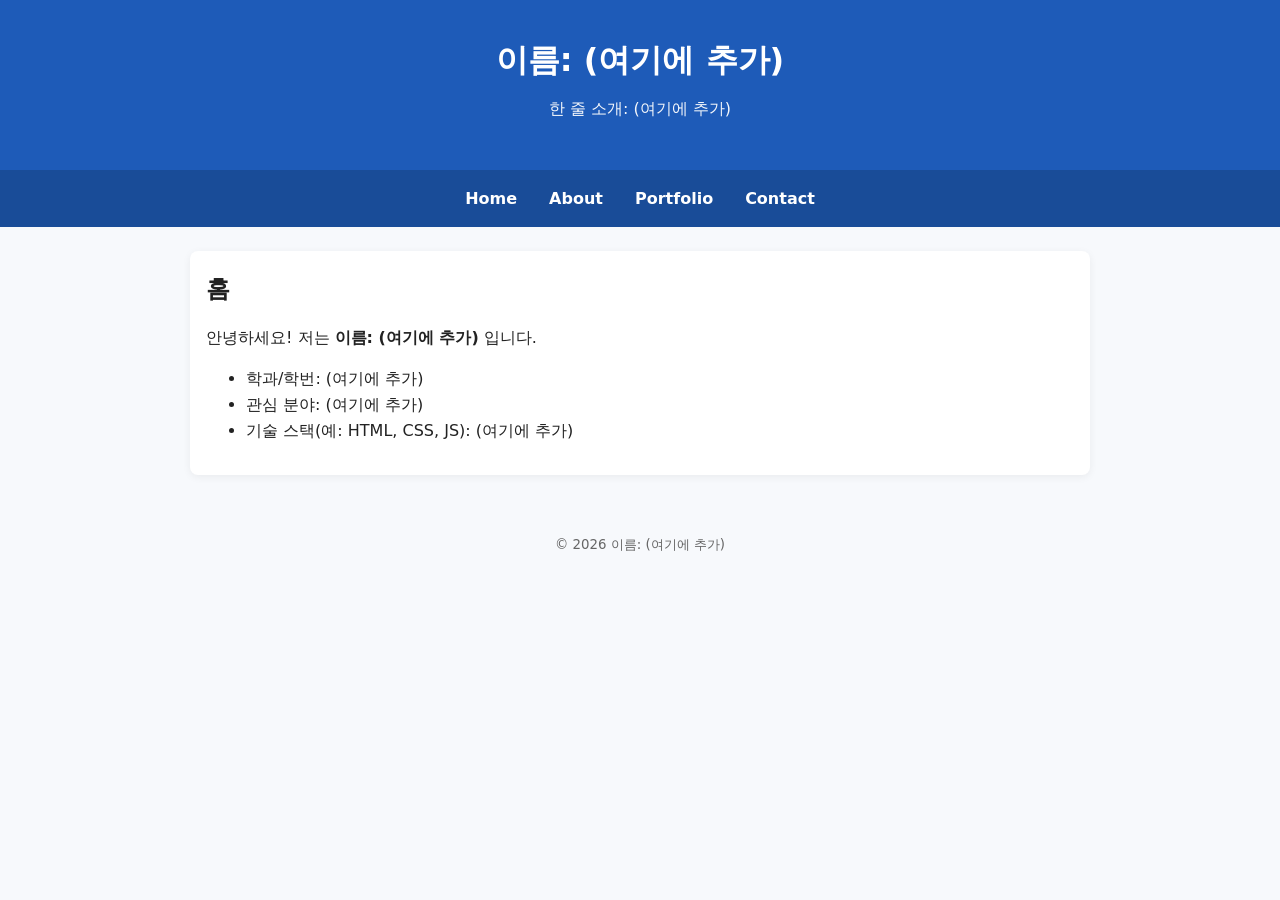
==== index.html @ 8fa02a24 "템플릿 파일 업로드" ====
<!DOCTYPE html>
<html lang="ko">
<head>
  <meta charset="UTF-8" />
  <meta name="viewport" content="width=device-width, initial-scale=1.0"/>
  <title>인터넷활용 실습 템플릿</title>
  <link rel="stylesheet" href="style.css">
</head>
<body>
<header>
  <h1>이름: (여기에 추가)</h1>
  <p class="subtitle">한 줄 소개: (여기에 추가)</p>
</header>
<nav>
  <a href="index.html">Home</a>
  <a href="about.html">About</a>
  <a href="portfolio.html">Portfolio</a>
  <a href="contact.html">Contact</a>
</nav>
<main class="container">
<section>
  <h2>홈</h2>
  <p>안녕하세요! 저는 <strong>이름: (여기에 추가)</strong> 입니다.</p>
  <ul>
    <li>학과/학번: (여기에 추가)</li>
    <li>관심 분야: (여기에 추가)</li>
    <li>기술 스택(예: HTML, CSS, JS): (여기에 추가)</li>
  </ul>
</section>
</main>
<footer>
  <small>&copy; <span id="year"></span> 이름: (여기에 추가)</small>
</footer>
<script src="script.js"></script>
</body>
</html>
---- style.css ----
/* =============================================================
   색상 테마는 "여기"에서 바꿉니다. (파랑 계열 기본)
   원하는 색상 코드로 아래 4가지만 바꿔보세요.
   ------------------------------------------------------------- */
:root {
  --primary: #1e5bb8;      /* 메인 포인트 색상 */
  --primary-dark: #194c98; /* 호버/진한 포인트 */
  --bg: #f7f9fc;           /* 전체 배경 색 */
  --text: #222222;         /* 본문 글자 색 */
}
/* ============================================================= */

* { box-sizing: border-box; }
body {
  margin: 0;
  font-family: system-ui, -apple-system, "Segoe UI", Roboto, "Noto Sans KR", Arial, sans-serif;
  background: var(--bg);
  color: var(--text);
  line-height: 1.6;
}

header {
  padding: 2rem 1rem;
  text-align: center;
  background: var(--primary);
  color: #ffffff;
}
header .subtitle { margin-top: .25rem; opacity: .95; }

nav {
  background: var(--primary-dark);
  display: flex;
  gap: 1rem;
  padding: .75rem 1rem;
  justify-content: center;
  flex-wrap: wrap;
}
nav a {
  color: #ffffff;
  text-decoration: none;
  font-weight: 600;
  padding: .25rem .5rem;
}
nav a:hover { text-decoration: underline; }

.container {
  max-width: 900px;
  margin: 1.5rem auto;
  padding: 1rem;
  background: #ffffff;
  border-radius: 8px;
  box-shadow: 0 2px 8px rgba(0,0,0,.06);
}

section { margin-bottom: 1rem; }
h1, h2, h3 { margin: .2rem 0 .6rem; }

.contact-form {
  display: grid;
  grid-template-columns: 1fr;
  gap: .5rem;
  margin-top: 1rem;
}
input, textarea {
  width: 100%;
  padding: .6rem;
  border: 1px solid #ddd;
  border-radius: 6px;
  font: inherit;
}
button {
  padding: .6rem .8rem;
  border: none;
  border-radius: 6px;
  background: var(--primary);
  color: #fff;
  cursor: pointer;
  font-weight: 600;
}
button:hover { background: var(--primary-dark); }

footer {
  text-align: center;
  padding: 2rem 1rem;
  color: #666;
}

@media (max-width: 600px) {
  header h1 { font-size: 1.25rem; }
  .container { margin: 1rem; padding: .75rem; }
}
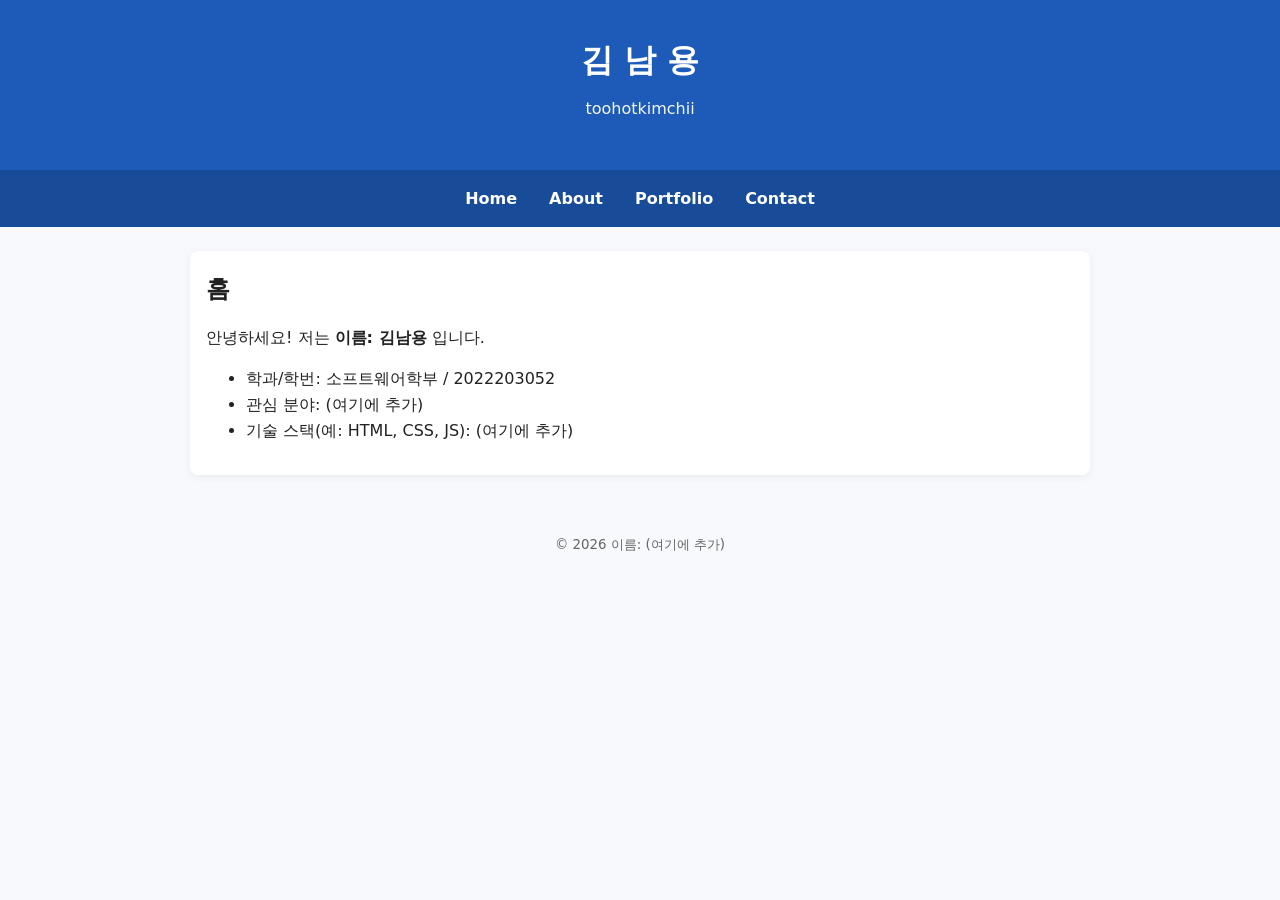
==== commit 87973ed4: "이름, 한 줄 소개, 학과, 학번 추가" ====
--- a/index.html
+++ b/index.html
@@ -8,8 +8,8 @@
 </head>
 <body>
 <header>
-  <h1>이름: (여기에 추가)</h1>
-  <p class="subtitle">한 줄 소개: (여기에 추가)</p>
+  <h1>김 남 용</h1>
+  <p class="subtitle">toohotkimchii</p>
 </header>
 <nav>
   <a href="index.html">Home</a>
@@ -20,9 +20,9 @@
 <main class="container">
 <section>
   <h2>홈</h2>
-  <p>안녕하세요! 저는 <strong>이름: (여기에 추가)</strong> 입니다.</p>
+  <p>안녕하세요! 저는 <strong>이름: 김남용</strong> 입니다.</p>
   <ul>
-    <li>학과/학번: (여기에 추가)</li>
+    <li>학과/학번: 소프트웨어학부 / 2022203052</li>
     <li>관심 분야: (여기에 추가)</li>
     <li>기술 스택(예: HTML, CSS, JS): (여기에 추가)</li>
   </ul>
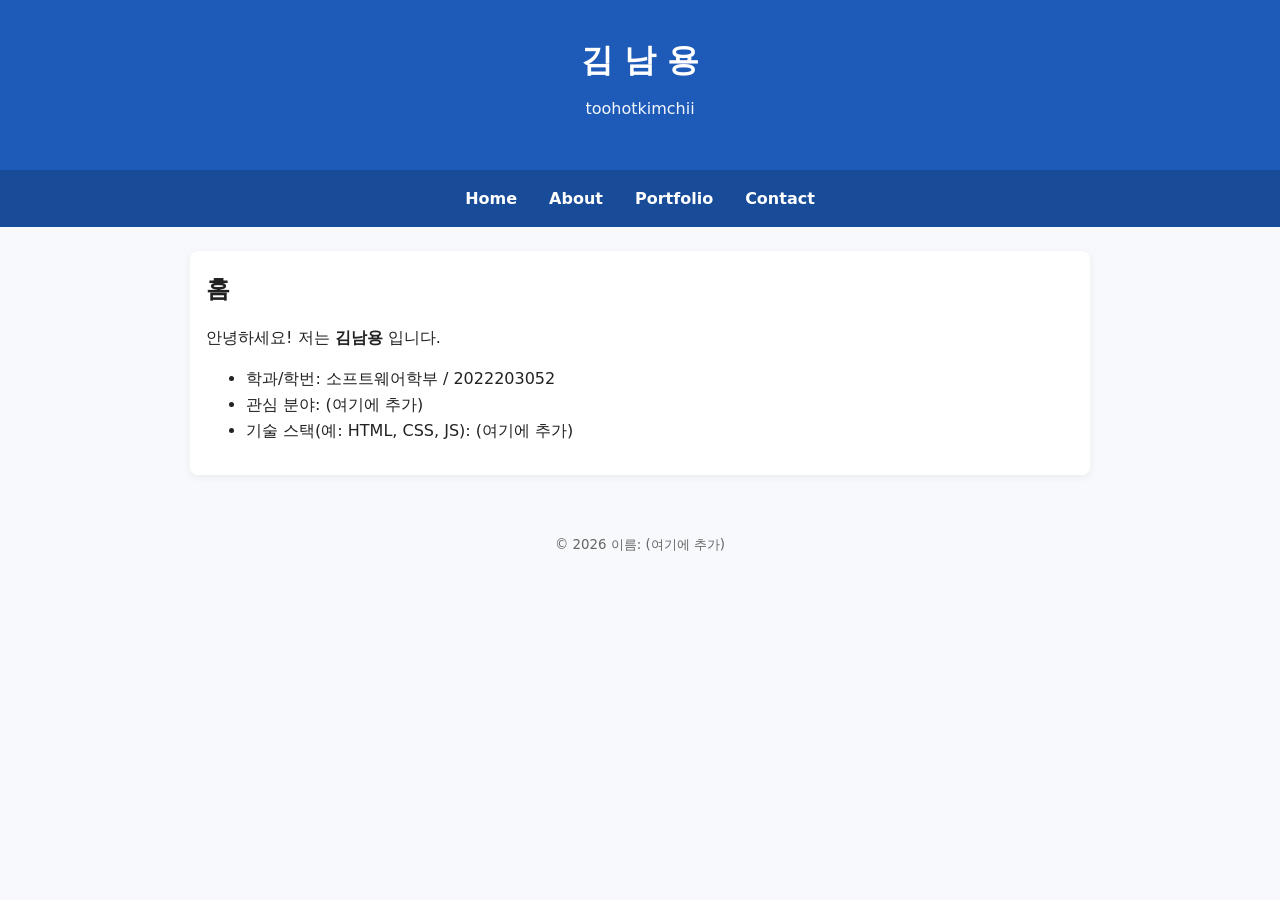
==== commit 42cd3ad0: "학력, 학과, 학번 추가" ====
--- a/index.html
+++ b/index.html
@@ -20,7 +20,7 @@
 <main class="container">
 <section>
   <h2>홈</h2>
-  <p>안녕하세요! 저는 <strong>이름: 김남용</strong> 입니다.</p>
+  <p>안녕하세요! 저는 <strong>김남용</strong> 입니다.</p>
   <ul>
     <li>학과/학번: 소프트웨어학부 / 2022203052</li>
     <li>관심 분야: (여기에 추가)</li>
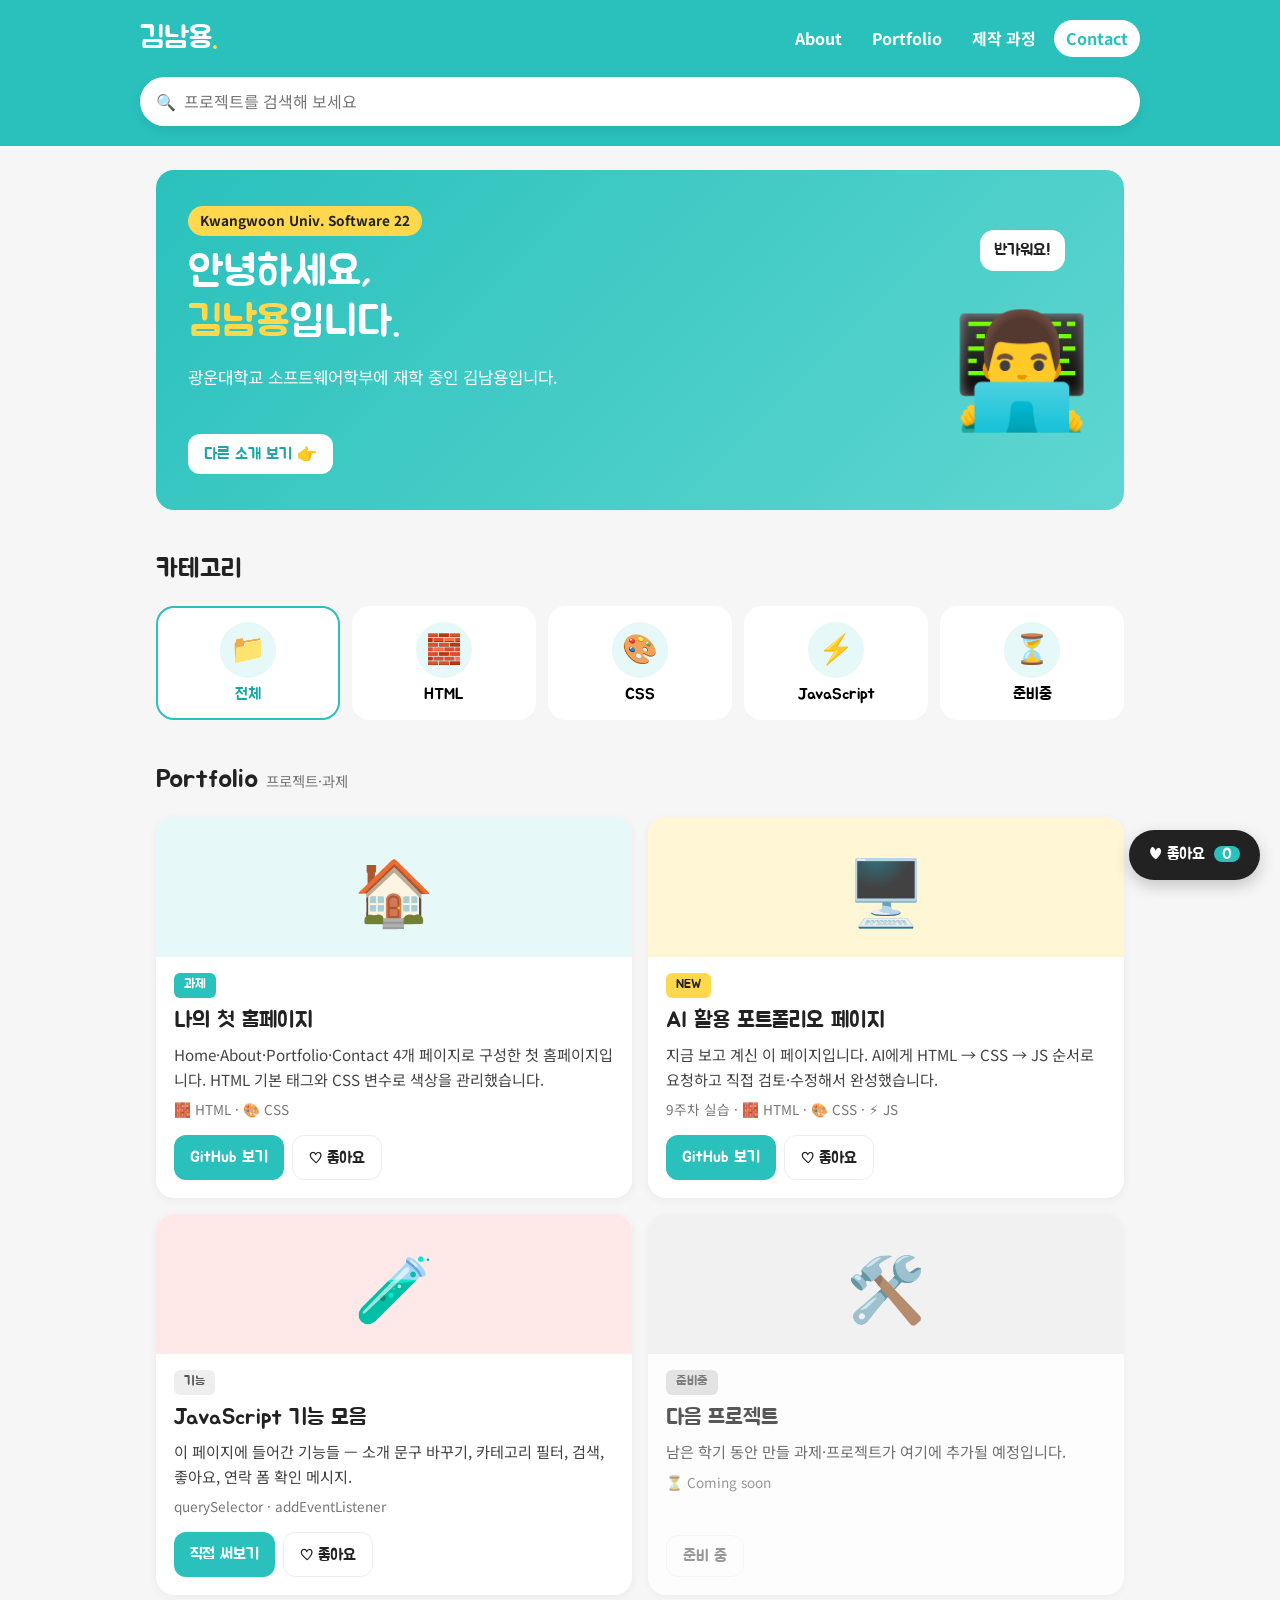
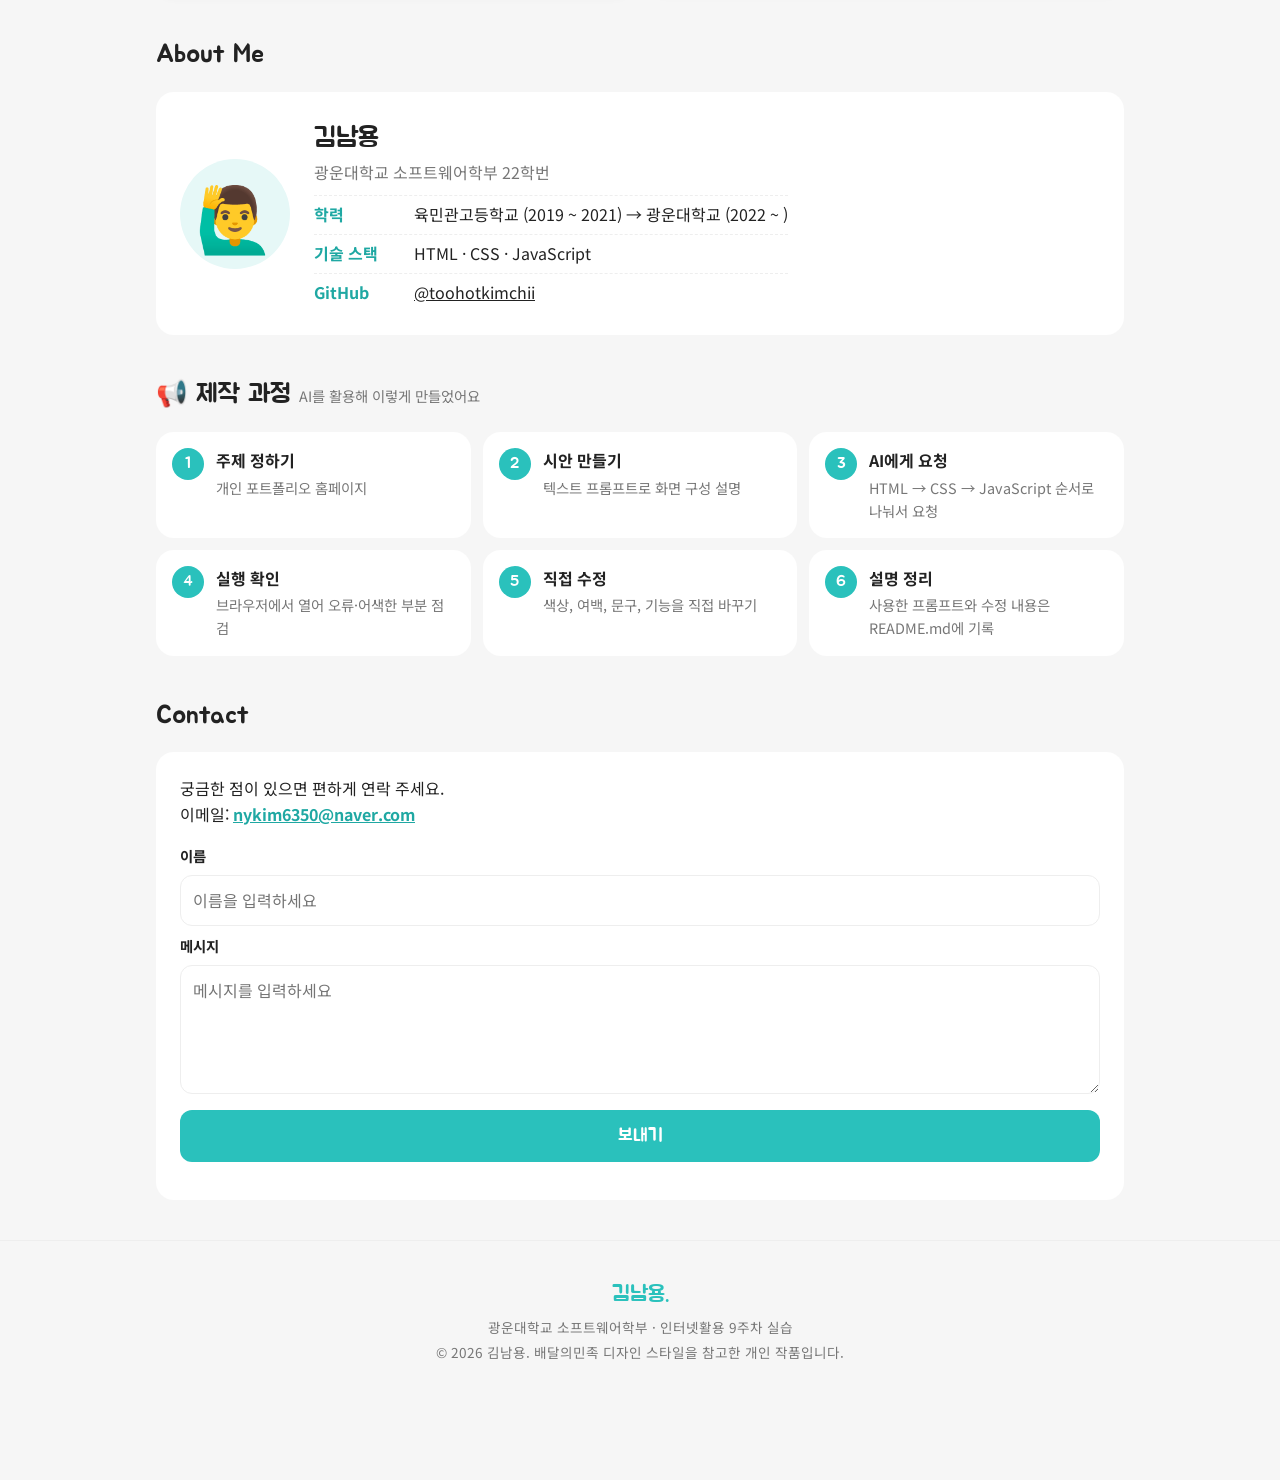
==== commit bb2c019b: "Add files via upload" ====
--- a/index.html
+++ b/index.html
@@ -2,35 +2,246 @@
 <html lang="ko">
 <head>
   <meta charset="UTF-8" />
-  <meta name="viewport" content="width=device-width, initial-scale=1.0"/>
-  <title>인터넷활용 실습 템플릿</title>
-  <link rel="stylesheet" href="style.css">
+  <meta name="viewport" content="width=device-width, initial-scale=1.0" />
+  <title>김남용 | 포트폴리오</title>
+
+  <!-- 글꼴: 둥글고 귀여운 제목용(Jua) + 읽기 편한 본문용(Noto Sans KR) -->
+  <link rel="preconnect" href="https://fonts.googleapis.com">
+  <link rel="preconnect" href="https://fonts.gstatic.com" crossorigin>
+  <link href="https://fonts.googleapis.com/css2?family=Jua&family=Noto+Sans+KR:wght@400;500;700&display=swap" rel="stylesheet">
+
+  <!-- 디자인(CSS)은 style.css 파일에 따로 작성했습니다. -->
+  <link rel="stylesheet" href="style.css" />
 </head>
 <body>
-<header>
-  <h1>김 남 용</h1>
-  <p class="subtitle">toohotkimchii</p>
-</header>
-<nav>
-  <a href="index.html">Home</a>
-  <a href="about.html">About</a>
-  <a href="portfolio.html">Portfolio</a>
-  <a href="contact.html">Contact</a>
-</nav>
-<main class="container">
-<section>
-  <h2>홈</h2>
-  <p>안녕하세요! 저는 <strong>김남용</strong> 입니다.</p>
-  <ul>
-    <li>학과/학번: 소프트웨어학부 / 2022203052</li>
-    <li>관심 분야: (여기에 추가)</li>
-    <li>기술 스택(예: HTML, CSS, JS): (여기에 추가)</li>
-  </ul>
-</section>
-</main>
-<footer>
-  <small>&copy; <span id="year"></span> 이름: (여기에 추가)</small>
-</footer>
-<script src="script.js"></script>
+
+  <!-- =====================================================
+       1. header : 사이트 맨 위 (로고 + 메뉴 + 검색창)
+       ===================================================== -->
+  <header class="site-header">
+    <div class="header-inner">
+      <a href="#home" class="logo">김남용<span class="logo-dot">.</span></a>
+
+      <!-- nav : 페이지 안의 각 영역(section)으로 이동하는 메뉴 -->
+      <nav class="main-nav">
+        <a href="#about">About</a>
+        <a href="#projects">Portfolio</a>
+        <a href="#process">제작 과정</a>
+        <a href="#contact" class="nav-order">Contact</a>
+      </nav>
+    </div>
+
+    <!-- 검색창 (입력하면 아래 프로젝트 카드가 걸러집니다) -->
+    <div class="search-wrap">
+      <span class="search-icon" aria-hidden="true">🔍</span>
+      <input type="text" id="searchInput" placeholder="프로젝트를 검색해 보세요" />
+    </div>
+  </header>
+
+  <!-- =====================================================
+       2. main : 본문 내용
+       ===================================================== -->
+  <main>
+
+    <!-- 2-1. 메인 배너 + 자기소개 문구 바꾸기 버튼 -->
+    <section id="home" class="hero">
+      <div class="hero-text">
+        <p class="hero-badge">Kwangwoon Univ. Software 22</p>
+        <h1>안녕하세요,<br /><em>김남용</em>입니다.</h1>
+
+        <!-- 버튼을 누르면 이 문장이 바뀝니다 (script.js 참고) -->
+        <p id="introText" class="intro-text">
+          광운대학교 소프트웨어학부에 재학 중인 김남용입니다.
+        </p>
+        <button type="button" id="introBtn" class="btn btn-white">
+          다른 소개 보기 👉
+        </button>
+      </div>
+
+      <!-- 오른쪽 그림: 이미지 파일 대신 CSS와 이모지로 표현 -->
+      <div class="hero-art" aria-hidden="true">
+        <div class="bubble">반가워요!</div>
+        <div class="scooter">👨‍💻</div>
+      </div>
+    </section>
+
+    <!-- 2-2. 카테고리 아이콘 : 누르면 아래 프로젝트가 걸러집니다 -->
+    <section class="category">
+      <h2 class="section-title">카테고리</h2>
+      <div class="category-grid">
+        <!-- data-filter 값으로 아래 프로젝트 카드를 걸러냅니다 -->
+        <button type="button" class="cat-item active" data-filter="all">
+          <span class="cat-icon">📁</span>전체
+        </button>
+        <button type="button" class="cat-item" data-filter="html">
+          <span class="cat-icon">🧱</span>HTML
+        </button>
+        <button type="button" class="cat-item" data-filter="css">
+          <span class="cat-icon">🎨</span>CSS
+        </button>
+        <button type="button" class="cat-item" data-filter="js">
+          <span class="cat-icon">⚡</span>JavaScript
+        </button>
+        <button type="button" class="cat-item" data-filter="soon">
+          <span class="cat-icon">⏳</span>준비중
+        </button>
+      </div>
+    </section>
+
+    <!-- 2-3. 프로젝트 목록 (카드형 레이아웃) -->
+    <section id="projects" class="menu">
+      <h2 class="section-title">Portfolio <small>프로젝트·과제</small></h2>
+
+      <div class="card-list">
+
+        <!-- 카드 1 : 첫 번째 홈페이지 -->
+        <article class="card" data-category="html css">
+          <div class="card-thumb thumb-mint">🏠</div>
+          <div class="card-body">
+            <span class="tag tag-best">과제</span>
+            <h3>나의 첫 홈페이지</h3>
+            <p class="card-desc">
+              Home·About·Portfolio·Contact 4개 페이지로 구성한 첫 홈페이지입니다.
+              HTML 기본 태그와 CSS 변수로 색상을 관리했습니다.
+            </p>
+            <p class="card-meta">🧱 HTML · 🎨 CSS</p>
+            <div class="card-actions">
+              <a class="btn btn-mint" href="https://github.com/toohotkimchii/kimnamyong_myhomepage" target="_blank" rel="noopener">GitHub 보기</a>
+              <button type="button" class="btn btn-line like-btn">♡ 좋아요</button>
+            </div>
+          </div>
+        </article>
+
+        <!-- 카드 2 : 지금 보고 있는 이 페이지 -->
+        <article class="card" data-category="html css js">
+          <div class="card-thumb thumb-yellow">🖥️</div>
+          <div class="card-body">
+            <span class="tag tag-new">NEW</span>
+            <h3>AI 활용 포트폴리오 페이지</h3>
+            <p class="card-desc">
+              지금 보고 계신 이 페이지입니다. AI에게 HTML → CSS → JS 순서로 요청하고
+              직접 검토·수정해서 완성했습니다.
+            </p>
+            <p class="card-meta">9주차 실습 · 🧱 HTML · 🎨 CSS · ⚡ JS</p>
+            <div class="card-actions">
+              <a class="btn btn-mint" href="https://github.com/toohotkimchii/kimnamyong_baemin_page" target="_blank" rel="noopener">GitHub 보기</a>
+              <button type="button" class="btn btn-line like-btn">♡ 좋아요</button>
+            </div>
+          </div>
+        </article>
+
+        <!-- 카드 3 : 자바스크립트 기능 소개 -->
+        <article class="card" data-category="js">
+          <div class="card-thumb thumb-pink">🧪</div>
+          <div class="card-body">
+            <span class="tag">기능</span>
+            <h3>JavaScript 기능 모음</h3>
+            <p class="card-desc">
+              이 페이지에 들어간 기능들 — 소개 문구 바꾸기, 카테고리 필터,
+              검색, 좋아요, 연락 폼 확인 메시지.
+            </p>
+            <p class="card-meta">querySelector · addEventListener</p>
+            <div class="card-actions">
+              <a class="btn btn-mint" href="#contact">직접 써보기</a>
+              <button type="button" class="btn btn-line like-btn">♡ 좋아요</button>
+            </div>
+          </div>
+        </article>
+
+        <!-- 카드 4 : 준비 중 (앞으로 채울 자리) -->
+        <article class="card card-soon" data-category="soon">
+          <div class="card-thumb thumb-gray">🛠️</div>
+          <div class="card-body">
+            <span class="tag tag-soon">준비중</span>
+            <h3>다음 프로젝트</h3>
+            <p class="card-desc">
+              남은 학기 동안 만들 과제·프로젝트가 여기에 추가될 예정입니다.
+            </p>
+            <p class="card-meta">⏳ Coming soon</p>
+            <div class="card-actions">
+              <button type="button" class="btn btn-line" disabled>준비 중</button>
+            </div>
+          </div>
+        </article>
+
+      </div>
+
+      <!-- 검색 결과가 없을 때 보여줄 문구 (평소엔 숨김) -->
+      <p id="emptyMsg" class="empty-msg" hidden>검색 결과가 없어요 😅</p>
+    </section>
+
+    <!-- 2-4. 자기소개 (About) -->
+    <section id="about" class="owner">
+      <h2 class="section-title">About Me</h2>
+      <div class="owner-card">
+        <div class="owner-face" aria-hidden="true">🙋‍♂️</div>
+        <div class="owner-info">
+          <h3>김남용</h3>
+          <p class="owner-sub">광운대학교 소프트웨어학부 22학번</p>
+          <ul class="owner-list">
+            <li><b>학력</b> 육민관고등학교 (2019 ~ 2021) → 광운대학교 (2022 ~ )</li>
+            <li><b>기술 스택</b> HTML · CSS · JavaScript</li>
+            <li><b>GitHub</b> <a href="https://github.com/toohotkimchii" target="_blank" rel="noopener">@toohotkimchii</a></li>
+          </ul>
+        </div>
+      </div>
+    </section>
+
+    <!-- 2-5. 제작 과정 (수업 내용 정리) -->
+    <section id="process" class="notice">
+      <h2 class="section-title">📢 제작 과정 <small>AI를 활용해 이렇게 만들었어요</small></h2>
+      <ol class="step-list">
+        <li><span class="step-num">1</span><div><b>주제 정하기</b><p>개인 포트폴리오 홈페이지</p></div></li>
+        <li><span class="step-num">2</span><div><b>시안 만들기</b><p>텍스트 프롬프트로 화면 구성 설명</p></div></li>
+        <li><span class="step-num">3</span><div><b>AI에게 요청</b><p>HTML → CSS → JavaScript 순서로 나눠서 요청</p></div></li>
+        <li><span class="step-num">4</span><div><b>실행 확인</b><p>브라우저에서 열어 오류·어색한 부분 점검</p></div></li>
+        <li><span class="step-num">5</span><div><b>직접 수정</b><p>색상, 여백, 문구, 기능을 직접 바꾸기</p></div></li>
+        <li><span class="step-num">6</span><div><b>설명 정리</b><p>사용한 프롬프트와 수정 내용은 README.md에 기록</p></div></li>
+      </ol>
+    </section>
+
+    <!-- 2-6. 연락처 (Contact) -->
+    <section id="contact" class="order">
+      <h2 class="section-title">Contact</h2>
+      <div class="order-box">
+        <p class="order-guide">
+          궁금한 점이 있으면 편하게 연락 주세요.<br />
+          이메일: <a href="mailto:nykim6350@naver.com">nykim6350@naver.com</a>
+        </p>
+
+        <!-- form : 실제 전송은 하지 않고, JS로 확인 메시지만 보여줍니다 -->
+        <form id="orderForm" class="order-form">
+          <label for="orderName">이름</label>
+          <input type="text" id="orderName" placeholder="이름을 입력하세요" />
+
+          <label for="orderMsg">메시지</label>
+          <textarea id="orderMsg" rows="4" placeholder="메시지를 입력하세요"></textarea>
+
+          <button type="submit" class="btn btn-mint btn-big">보내기</button>
+        </form>
+
+        <!-- 결과 메시지가 들어갈 자리 -->
+        <p id="orderResult" class="order-result" aria-live="polite"></p>
+      </div>
+    </section>
+
+  </main>
+
+  <!-- 좋아요 개수를 보여주는 떠 있는 버튼 -->
+  <a href="#projects" class="cart-float" aria-label="좋아요 개수">
+    ♥ 좋아요 <span id="likeCount">0</span>
+  </a>
+
+  <!-- =====================================================
+       3. footer : 사이트 맨 아래 정보
+       ===================================================== -->
+  <footer class="site-footer">
+    <p class="footer-logo">김남용.</p>
+    <p>광운대학교 소프트웨어학부 · 인터넷활용 9주차 실습</p>
+    <p>&copy; <span id="year"></span> 김남용. 배달의민족 디자인 스타일을 참고한 개인 작품입니다.</p>
+  </footer>
+
+  <!-- 기능(JavaScript)은 script.js 파일에 작성했습니다. body 맨 끝에서 불러옵니다. -->
+  <script src="script.js"></script>
 </body>
 </html>
--- a/style.css
+++ b/style.css
@@ -1,91 +1,411 @@
 /* =============================================================
-   색상 테마는 "여기"에서 바꿉니다. (파랑 계열 기본)
-   원하는 색상 코드로 아래 4가지만 바꿔보세요.
-   ------------------------------------------------------------- */
+   김남용 포트폴리오 스타일시트
+   - 배달의민족 스타일 참고: 민트색 포인트, 둥근 모서리, 큼직한 귀여운 제목
+   - 색을 바꾸고 싶으면 아래 :root 안의 값만 바꾸면 됩니다.
+   ============================================================= */
 :root {
-  --primary: #1e5bb8;      /* 메인 포인트 색상 */
-  --primary-dark: #194c98; /* 호버/진한 포인트 */
-  --bg: #f7f9fc;           /* 전체 배경 색 */
-  --text: #222222;         /* 본문 글자 색 */
-}
-/* ============================================================= */
-
+  --mint: #2ac1bc;        /* 메인 민트색 */
+  --mint-dark: #1fa8a3;   /* 버튼에 마우스를 올렸을 때 */
+  --mint-light: #e6f8f7;  /* 연한 민트 배경 */
+  --yellow: #ffd84d;      /* 강조용 노란색 */
+  --text: #222222;        /* 기본 글자색 */
+  --gray: #777777;        /* 보조 글자색 */
+  --line: #eeeeee;        /* 테두리 선 */
+  --bg: #f6f6f6;          /* 전체 배경 */
+  --radius: 18px;         /* 모서리 둥글기 */
+}
+
+/* ---------- 기본 설정 ---------- */
 * { box-sizing: border-box; }
+
+html { scroll-behavior: smooth; } /* 메뉴 클릭 시 부드럽게 이동 */
+
 body {
   margin: 0;
-  font-family: system-ui, -apple-system, "Segoe UI", Roboto, "Noto Sans KR", Arial, sans-serif;
+  font-family: "Noto Sans KR", system-ui, sans-serif;
   background: var(--bg);
   color: var(--text);
   line-height: 1.6;
-}
-
-header {
-  padding: 2rem 1rem;
+  padding-bottom: 80px; /* 떠 있는 좋아요 버튼에 내용이 가리지 않도록 */
+}
+
+/* 제목은 둥글둥글한 Jua 글꼴 */
+h1, h2, h3, .logo, .footer-logo, .btn, .cat-item, .tag {
+  font-family: "Jua", "Noto Sans KR", sans-serif;
+  font-weight: 400;
+}
+
+a { color: inherit; }
+
+main {
+  max-width: 1000px;
+  margin: 0 auto;
+  padding: 0 16px;
+}
+
+section { margin: 40px 0; }
+
+.section-title {
+  font-size: 1.6rem;
+  margin: 0 0 16px;
+}
+.section-title small {
+  font-family: "Noto Sans KR", sans-serif;
+  font-size: .9rem;
+  color: var(--gray);
+  font-weight: 400;
+}
+
+/* ---------- header ---------- */
+.site-header {
+  background: var(--mint);
+  color: #fff;
+  padding: 14px 16px 20px;
+  position: sticky;   /* 스크롤해도 상단에 고정 */
+  top: 0;
+  z-index: 10;
+}
+.header-inner {
+  max-width: 1000px;
+  margin: 0 auto;
+  display: flex;
+  justify-content: space-between;
+  align-items: center;
+  gap: 12px;
+  flex-wrap: wrap;
+}
+.logo {
+  font-size: 1.9rem;
+  text-decoration: none;
+  color: #fff;
+}
+.logo-dot { color: var(--yellow); }
+
+.main-nav { display: flex; gap: 6px; flex-wrap: wrap; }
+.main-nav a {
+  text-decoration: none;
+  font-weight: 700;
+  padding: 6px 12px;
+  border-radius: 999px;
+  transition: background .2s;
+}
+.main-nav a:hover { background: rgba(255,255,255,.2); }
+.main-nav .nav-order { background: #fff; color: var(--mint); }
+.main-nav .nav-order:hover { background: var(--yellow); color: var(--text); }
+
+/* 검색창 */
+.search-wrap {
+  max-width: 1000px;
+  margin: 14px auto 0;
+  background: #fff;
+  border-radius: 999px;
+  display: flex;
+  align-items: center;
+  padding: 0 16px;
+  box-shadow: 0 4px 12px rgba(0,0,0,.08);
+}
+.search-wrap input {
+  flex: 1;
+  border: none;
+  outline: none;
+  padding: 12px 8px;
+  font: inherit;
+  background: transparent;
+  min-width: 0;
+}
+
+/* ---------- 메인 배너(hero) ---------- */
+.hero {
+  margin-top: 24px;
+  background: linear-gradient(135deg, var(--mint) 0%, #5fd6d1 100%);
+  color: #fff;
+  border-radius: var(--radius);
+  padding: 36px 32px;
+  display: flex;
+  align-items: center;
+  justify-content: space-between;
+  gap: 24px;
+  overflow: hidden;
+}
+.hero-badge {
+  display: inline-block;
+  background: var(--yellow);
+  color: var(--text);
+  font-weight: 700;
+  font-size: .85rem;
+  padding: 4px 12px;
+  border-radius: 999px;
+  margin: 0 0 12px;
+}
+.hero h1 {
+  font-size: 2.6rem;
+  line-height: 1.2;
+  margin: 0 0 16px;
+}
+.hero h1 em {
+  font-style: normal;
+  color: var(--yellow);
+}
+.intro-text {
+  font-size: 1.05rem;
+  min-height: 3.2em;     /* 문장이 바뀌어도 높이가 덜컹거리지 않게 */
+  margin: 0 0 16px;
+  transition: opacity .25s;
+}
+.intro-text.fade { opacity: 0; } /* JS에서 문장 바꿀 때 잠깐 사라지는 효과 */
+
+.hero-art { position: relative; flex-shrink: 0; text-align: center; }
+.scooter {
+  font-size: 7rem;
+  animation: ride 1.6s ease-in-out infinite alternate; /* 그림 흔들흔들 */
+}
+.bubble {
+  background: #fff;
+  color: var(--text);
+  font-family: "Jua", sans-serif;
+  padding: 8px 14px;
+  border-radius: 14px;
+  display: inline-block;
+}
+@keyframes ride {
+  from { transform: translateX(-8px) rotate(-3deg); }
+  to   { transform: translateX(8px) rotate(2deg); }
+}
+
+/* ---------- 버튼 공통 ---------- */
+.btn {
+  display: inline-block;
+  border: none;
+  border-radius: 12px;
+  padding: 10px 16px;
+  font-size: 1rem;
+  cursor: pointer;
+  text-decoration: none;
+  transition: transform .15s, background .2s;
+}
+.btn:hover { transform: translateY(-2px); }
+.btn:disabled { cursor: not-allowed; opacity: .6; transform: none; }
+.btn-white { background: #fff; color: var(--mint-dark); }
+.btn-mint  { background: var(--mint); color: #fff; }
+.btn-mint:hover { background: var(--mint-dark); }
+.btn-line  { background: #fff; color: var(--text); border: 1.5px solid var(--line); }
+.btn-line.liked { border-color: #ff6b6b; color: #ff6b6b; } /* 좋아요 누른 상태 */
+.btn-big { width: 100%; padding: 14px; font-size: 1.15rem; }
+
+/* ---------- 카테고리 ---------- */
+.category-grid {
+  display: grid;
+  grid-template-columns: repeat(5, 1fr);
+  gap: 12px;
+}
+.cat-item {
+  background: #fff;
+  border: 2px solid transparent;
+  border-radius: var(--radius);
+  padding: 14px 4px;
+  font-size: 1rem;
+  cursor: pointer;
+  display: flex;
+  flex-direction: column;
+  align-items: center;
+  gap: 6px;
+  transition: border-color .2s;
+}
+.cat-icon {
+  font-size: 1.8rem;
+  width: 56px; height: 56px;
+  border-radius: 50%;
+  background: var(--mint-light);
+  display: flex; align-items: center; justify-content: center;
+}
+.cat-item:hover, .cat-item.active { border-color: var(--mint); }
+.cat-item.active { color: var(--mint-dark); }
+
+/* ---------- 프로젝트 카드 ---------- */
+.card-list {
+  display: grid;
+  grid-template-columns: repeat(2, 1fr); /* 2열 카드 */
+  gap: 16px;
+}
+.card {
+  background: #fff;
+  border-radius: var(--radius);
+  overflow: hidden;
+  box-shadow: 0 2px 10px rgba(0,0,0,.05);
+  display: flex;
+  flex-direction: column;
+  transition: transform .2s, box-shadow .2s;
+}
+.card:hover {
+  transform: translateY(-4px);
+  box-shadow: 0 8px 20px rgba(0,0,0,.1);
+}
+.card.hide { display: none; } /* 필터·검색으로 숨길 때 */
+
+.card-thumb {
+  height: 140px;
+  font-size: 4rem;
+  display: flex; align-items: center; justify-content: center;
+}
+.thumb-mint   { background: var(--mint-light); }
+.thumb-yellow { background: #fff6d6; }
+.thumb-pink   { background: #ffe8e8; }
+.thumb-gray   { background: #efefef; }
+
+.card-body { padding: 16px 18px 18px; display: flex; flex-direction: column; flex: 1; }
+.card-body h3 { font-size: 1.35rem; margin: 6px 0 4px; }
+.card-desc { margin: 0 0 8px; color: #444; font-size: .95rem; }
+.card-meta { margin: 0 0 14px; color: var(--gray); font-size: .85rem; }
+.card-actions { margin-top: auto; display: flex; gap: 8px; }
+
+.tag {
+  align-self: flex-start;
+  font-size: .8rem;
+  padding: 2px 10px;
+  border-radius: 6px;
+  background: #eee;
+  color: #555;
+}
+.tag-best { background: var(--mint); color: #fff; }
+.tag-new  { background: var(--yellow); color: var(--text); }
+.tag-soon { background: #ddd; }
+.card-soon { opacity: .75; }
+
+.empty-msg { text-align: center; color: var(--gray); padding: 24px; }
+
+/* ---------- About (자기소개) ---------- */
+.owner-card {
+  background: #fff;
+  border-radius: var(--radius);
+  padding: 24px;
+  display: flex;
+  gap: 24px;
+  align-items: center;
+}
+.owner-face {
+  font-size: 4rem;
+  width: 110px; height: 110px;
+  flex-shrink: 0;
+  border-radius: 50%;
+  background: var(--mint-light);
+  display: flex; align-items: center; justify-content: center;
+}
+.owner-info h3 { font-size: 1.7rem; margin: 0; }
+.owner-info h3 span { font-size: 1rem; color: var(--mint-dark); }
+.owner-sub { margin: 0 0 10px; color: var(--gray); }
+.owner-list { list-style: none; margin: 0; padding: 0; }
+.owner-list li { padding: 6px 0; border-top: 1px dashed var(--line); }
+.owner-list b {
+  display: inline-block;
+  min-width: 96px;
+  color: var(--mint-dark);
+}
+
+/* ---------- 제작 과정 ---------- */
+.step-list {
+  list-style: none;
+  margin: 0; padding: 0;
+  display: grid;
+  grid-template-columns: repeat(3, 1fr);
+  gap: 12px;
+}
+.step-list li {
+  background: #fff;
+  border-radius: var(--radius);
+  padding: 16px;
+  display: flex;
+  gap: 12px;
+  align-items: flex-start;
+}
+.step-num {
+  font-family: "Jua", sans-serif;
+  background: var(--mint);
+  color: #fff;
+  width: 32px; height: 32px;
+  border-radius: 50%;
+  flex-shrink: 0;
+  display: flex; align-items: center; justify-content: center;
+}
+.step-list p { margin: 2px 0 0; color: var(--gray); font-size: .9rem; }
+
+/* ---------- Contact (연락처 폼) ---------- */
+.order-box {
+  background: #fff;
+  border-radius: var(--radius);
+  padding: 24px;
+}
+.order-guide { margin: 0 0 16px; }
+.order-guide a { color: var(--mint-dark); font-weight: 700; }
+.order-form { display: grid; gap: 8px; }
+.order-form label { font-weight: 700; font-size: .9rem; }
+.order-form input,
+.order-form textarea {
+  width: 100%;
+  padding: 12px;
+  border: 1.5px solid var(--line);
+  border-radius: 12px;
+  font: inherit;
+}
+.order-form input:focus,
+.order-form textarea:focus { outline: none; border-color: var(--mint); }
+.order-form .btn-big { margin-top: 8px; }
+.order-result {
+  margin: 14px 0 0;
+  font-weight: 700;
+  color: var(--mint-dark);
+}
+.order-result.error { color: #e04848; }
+
+/* ---------- 떠 있는 좋아요 버튼 ---------- */
+.cart-float {
+  position: fixed;
+  right: 20px;
+  bottom: 20px;
+  background: var(--text);
+  color: #fff;
+  text-decoration: none;
+  font-family: "Jua", sans-serif;
+  padding: 12px 20px;
+  border-radius: 999px;
+  box-shadow: 0 6px 16px rgba(0,0,0,.2);
+  z-index: 20;
+}
+.cart-float span {
+  background: var(--mint);
+  border-radius: 999px;
+  padding: 0 8px;
+  margin-left: 4px;
+}
+.cart-float.bump { animation: bump .3s; } /* 좋아요 누를 때 통통 튀는 효과 */
+@keyframes bump {
+  50% { transform: scale(1.15); }
+}
+
+/* ---------- footer ---------- */
+.site-footer {
   text-align: center;
-  background: var(--primary);
-  color: #ffffff;
-}
-header .subtitle { margin-top: .25rem; opacity: .95; }
-
-nav {
-  background: var(--primary-dark);
-  display: flex;
-  gap: 1rem;
-  padding: .75rem 1rem;
-  justify-content: center;
-  flex-wrap: wrap;
-}
-nav a {
-  color: #ffffff;
-  text-decoration: none;
-  font-weight: 600;
-  padding: .25rem .5rem;
-}
-nav a:hover { text-decoration: underline; }
-
-.container {
-  max-width: 900px;
-  margin: 1.5rem auto;
-  padding: 1rem;
-  background: #ffffff;
-  border-radius: 8px;
-  box-shadow: 0 2px 8px rgba(0,0,0,.06);
-}
-
-section { margin-bottom: 1rem; }
-h1, h2, h3 { margin: .2rem 0 .6rem; }
-
-.contact-form {
-  display: grid;
-  grid-template-columns: 1fr;
-  gap: .5rem;
-  margin-top: 1rem;
-}
-input, textarea {
-  width: 100%;
-  padding: .6rem;
-  border: 1px solid #ddd;
-  border-radius: 6px;
-  font: inherit;
-}
-button {
-  padding: .6rem .8rem;
-  border: none;
-  border-radius: 6px;
-  background: var(--primary);
-  color: #fff;
-  cursor: pointer;
-  font-weight: 600;
-}
-button:hover { background: var(--primary-dark); }
-
-footer {
-  text-align: center;
-  padding: 2rem 1rem;
-  color: #666;
-}
-
-@media (max-width: 600px) {
-  header h1 { font-size: 1.25rem; }
-  .container { margin: 1rem; padding: .75rem; }
-}
+  color: var(--gray);
+  font-size: .85rem;
+  padding: 32px 16px;
+  border-top: 1px solid var(--line);
+  margin-top: 40px;
+}
+.site-footer p { margin: 4px 0; }
+.footer-logo { font-size: 1.4rem; color: var(--mint); }
+
+/* =============================================================
+   반응형: 화면이 좁을 때(모바일) 레이아웃 바꾸기
+   ============================================================= */
+@media (max-width: 720px) {
+  .hero { flex-direction: column; text-align: center; padding: 28px 20px; }
+  .hero h1 { font-size: 2rem; }
+  .scooter { font-size: 5rem; }
+  .card-list { grid-template-columns: 1fr; }       /* 카드 1열 */
+  .step-list { grid-template-columns: 1fr; }
+  .category-grid { grid-template-columns: repeat(5, 1fr); gap: 6px; }
+  .cat-item { font-size: .8rem; padding: 10px 2px; }
+  .cat-icon { width: 42px; height: 42px; font-size: 1.3rem; }
+  .owner-card { flex-direction: column; text-align: center; }
+  .owner-list { text-align: left; }
+  .main-nav a { padding: 4px 8px; font-size: .9rem; }
+}
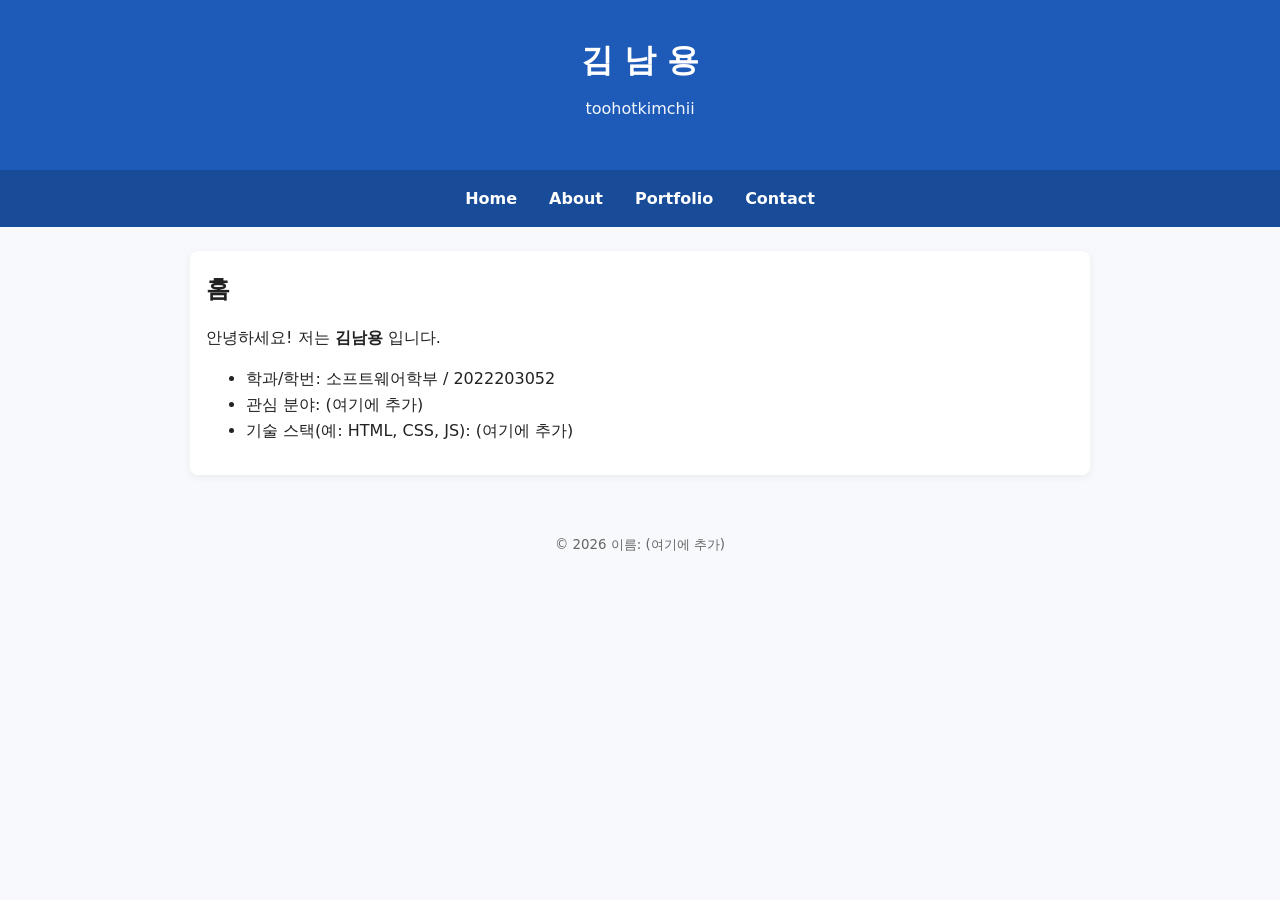
==== commit 8d74ba02: "Add files via upload" ====
--- a/index.html
+++ b/index.html
@@ -2,246 +2,35 @@
 <html lang="ko">
 <head>
   <meta charset="UTF-8" />
-  <meta name="viewport" content="width=device-width, initial-scale=1.0" />
-  <title>김남용 | 포트폴리오</title>
-
-  <!-- 글꼴: 둥글고 귀여운 제목용(Jua) + 읽기 편한 본문용(Noto Sans KR) -->
-  <link rel="preconnect" href="https://fonts.googleapis.com">
-  <link rel="preconnect" href="https://fonts.gstatic.com" crossorigin>
-  <link href="https://fonts.googleapis.com/css2?family=Jua&family=Noto+Sans+KR:wght@400;500;700&display=swap" rel="stylesheet">
-
-  <!-- 디자인(CSS)은 style.css 파일에 따로 작성했습니다. -->
-  <link rel="stylesheet" href="style.css" />
+  <meta name="viewport" content="width=device-width, initial-scale=1.0"/>
+  <title>인터넷활용 실습 템플릿</title>
+  <link rel="stylesheet" href="style.css">
 </head>
 <body>
-
-  <!-- =====================================================
-       1. header : 사이트 맨 위 (로고 + 메뉴 + 검색창)
-       ===================================================== -->
-  <header class="site-header">
-    <div class="header-inner">
-      <a href="#home" class="logo">김남용<span class="logo-dot">.</span></a>
-
-      <!-- nav : 페이지 안의 각 영역(section)으로 이동하는 메뉴 -->
-      <nav class="main-nav">
-        <a href="#about">About</a>
-        <a href="#projects">Portfolio</a>
-        <a href="#process">제작 과정</a>
-        <a href="#contact" class="nav-order">Contact</a>
-      </nav>
-    </div>
-
-    <!-- 검색창 (입력하면 아래 프로젝트 카드가 걸러집니다) -->
-    <div class="search-wrap">
-      <span class="search-icon" aria-hidden="true">🔍</span>
-      <input type="text" id="searchInput" placeholder="프로젝트를 검색해 보세요" />
-    </div>
-  </header>
-
-  <!-- =====================================================
-       2. main : 본문 내용
-       ===================================================== -->
-  <main>
-
-    <!-- 2-1. 메인 배너 + 자기소개 문구 바꾸기 버튼 -->
-    <section id="home" class="hero">
-      <div class="hero-text">
-        <p class="hero-badge">Kwangwoon Univ. Software 22</p>
-        <h1>안녕하세요,<br /><em>김남용</em>입니다.</h1>
-
-        <!-- 버튼을 누르면 이 문장이 바뀝니다 (script.js 참고) -->
-        <p id="introText" class="intro-text">
-          광운대학교 소프트웨어학부에 재학 중인 김남용입니다.
-        </p>
-        <button type="button" id="introBtn" class="btn btn-white">
-          다른 소개 보기 👉
-        </button>
-      </div>
-
-      <!-- 오른쪽 그림: 이미지 파일 대신 CSS와 이모지로 표현 -->
-      <div class="hero-art" aria-hidden="true">
-        <div class="bubble">반가워요!</div>
-        <div class="scooter">👨‍💻</div>
-      </div>
-    </section>
-
-    <!-- 2-2. 카테고리 아이콘 : 누르면 아래 프로젝트가 걸러집니다 -->
-    <section class="category">
-      <h2 class="section-title">카테고리</h2>
-      <div class="category-grid">
-        <!-- data-filter 값으로 아래 프로젝트 카드를 걸러냅니다 -->
-        <button type="button" class="cat-item active" data-filter="all">
-          <span class="cat-icon">📁</span>전체
-        </button>
-        <button type="button" class="cat-item" data-filter="html">
-          <span class="cat-icon">🧱</span>HTML
-        </button>
-        <button type="button" class="cat-item" data-filter="css">
-          <span class="cat-icon">🎨</span>CSS
-        </button>
-        <button type="button" class="cat-item" data-filter="js">
-          <span class="cat-icon">⚡</span>JavaScript
-        </button>
-        <button type="button" class="cat-item" data-filter="soon">
-          <span class="cat-icon">⏳</span>준비중
-        </button>
-      </div>
-    </section>
-
-    <!-- 2-3. 프로젝트 목록 (카드형 레이아웃) -->
-    <section id="projects" class="menu">
-      <h2 class="section-title">Portfolio <small>프로젝트·과제</small></h2>
-
-      <div class="card-list">
-
-        <!-- 카드 1 : 첫 번째 홈페이지 -->
-        <article class="card" data-category="html css">
-          <div class="card-thumb thumb-mint">🏠</div>
-          <div class="card-body">
-            <span class="tag tag-best">과제</span>
-            <h3>나의 첫 홈페이지</h3>
-            <p class="card-desc">
-              Home·About·Portfolio·Contact 4개 페이지로 구성한 첫 홈페이지입니다.
-              HTML 기본 태그와 CSS 변수로 색상을 관리했습니다.
-            </p>
-            <p class="card-meta">🧱 HTML · 🎨 CSS</p>
-            <div class="card-actions">
-              <a class="btn btn-mint" href="https://github.com/toohotkimchii/kimnamyong_myhomepage" target="_blank" rel="noopener">GitHub 보기</a>
-              <button type="button" class="btn btn-line like-btn">♡ 좋아요</button>
-            </div>
-          </div>
-        </article>
-
-        <!-- 카드 2 : 지금 보고 있는 이 페이지 -->
-        <article class="card" data-category="html css js">
-          <div class="card-thumb thumb-yellow">🖥️</div>
-          <div class="card-body">
-            <span class="tag tag-new">NEW</span>
-            <h3>AI 활용 포트폴리오 페이지</h3>
-            <p class="card-desc">
-              지금 보고 계신 이 페이지입니다. AI에게 HTML → CSS → JS 순서로 요청하고
-              직접 검토·수정해서 완성했습니다.
-            </p>
-            <p class="card-meta">9주차 실습 · 🧱 HTML · 🎨 CSS · ⚡ JS</p>
-            <div class="card-actions">
-              <a class="btn btn-mint" href="https://github.com/toohotkimchii/kimnamyong_baemin_page" target="_blank" rel="noopener">GitHub 보기</a>
-              <button type="button" class="btn btn-line like-btn">♡ 좋아요</button>
-            </div>
-          </div>
-        </article>
-
-        <!-- 카드 3 : 자바스크립트 기능 소개 -->
-        <article class="card" data-category="js">
-          <div class="card-thumb thumb-pink">🧪</div>
-          <div class="card-body">
-            <span class="tag">기능</span>
-            <h3>JavaScript 기능 모음</h3>
-            <p class="card-desc">
-              이 페이지에 들어간 기능들 — 소개 문구 바꾸기, 카테고리 필터,
-              검색, 좋아요, 연락 폼 확인 메시지.
-            </p>
-            <p class="card-meta">querySelector · addEventListener</p>
-            <div class="card-actions">
-              <a class="btn btn-mint" href="#contact">직접 써보기</a>
-              <button type="button" class="btn btn-line like-btn">♡ 좋아요</button>
-            </div>
-          </div>
-        </article>
-
-        <!-- 카드 4 : 준비 중 (앞으로 채울 자리) -->
-        <article class="card card-soon" data-category="soon">
-          <div class="card-thumb thumb-gray">🛠️</div>
-          <div class="card-body">
-            <span class="tag tag-soon">준비중</span>
-            <h3>다음 프로젝트</h3>
-            <p class="card-desc">
-              남은 학기 동안 만들 과제·프로젝트가 여기에 추가될 예정입니다.
-            </p>
-            <p class="card-meta">⏳ Coming soon</p>
-            <div class="card-actions">
-              <button type="button" class="btn btn-line" disabled>준비 중</button>
-            </div>
-          </div>
-        </article>
-
-      </div>
-
-      <!-- 검색 결과가 없을 때 보여줄 문구 (평소엔 숨김) -->
-      <p id="emptyMsg" class="empty-msg" hidden>검색 결과가 없어요 😅</p>
-    </section>
-
-    <!-- 2-4. 자기소개 (About) -->
-    <section id="about" class="owner">
-      <h2 class="section-title">About Me</h2>
-      <div class="owner-card">
-        <div class="owner-face" aria-hidden="true">🙋‍♂️</div>
-        <div class="owner-info">
-          <h3>김남용</h3>
-          <p class="owner-sub">광운대학교 소프트웨어학부 22학번</p>
-          <ul class="owner-list">
-            <li><b>학력</b> 육민관고등학교 (2019 ~ 2021) → 광운대학교 (2022 ~ )</li>
-            <li><b>기술 스택</b> HTML · CSS · JavaScript</li>
-            <li><b>GitHub</b> <a href="https://github.com/toohotkimchii" target="_blank" rel="noopener">@toohotkimchii</a></li>
-          </ul>
-        </div>
-      </div>
-    </section>
-
-    <!-- 2-5. 제작 과정 (수업 내용 정리) -->
-    <section id="process" class="notice">
-      <h2 class="section-title">📢 제작 과정 <small>AI를 활용해 이렇게 만들었어요</small></h2>
-      <ol class="step-list">
-        <li><span class="step-num">1</span><div><b>주제 정하기</b><p>개인 포트폴리오 홈페이지</p></div></li>
-        <li><span class="step-num">2</span><div><b>시안 만들기</b><p>텍스트 프롬프트로 화면 구성 설명</p></div></li>
-        <li><span class="step-num">3</span><div><b>AI에게 요청</b><p>HTML → CSS → JavaScript 순서로 나눠서 요청</p></div></li>
-        <li><span class="step-num">4</span><div><b>실행 확인</b><p>브라우저에서 열어 오류·어색한 부분 점검</p></div></li>
-        <li><span class="step-num">5</span><div><b>직접 수정</b><p>색상, 여백, 문구, 기능을 직접 바꾸기</p></div></li>
-        <li><span class="step-num">6</span><div><b>설명 정리</b><p>사용한 프롬프트와 수정 내용은 README.md에 기록</p></div></li>
-      </ol>
-    </section>
-
-    <!-- 2-6. 연락처 (Contact) -->
-    <section id="contact" class="order">
-      <h2 class="section-title">Contact</h2>
-      <div class="order-box">
-        <p class="order-guide">
-          궁금한 점이 있으면 편하게 연락 주세요.<br />
-          이메일: <a href="mailto:nykim6350@naver.com">nykim6350@naver.com</a>
-        </p>
-
-        <!-- form : 실제 전송은 하지 않고, JS로 확인 메시지만 보여줍니다 -->
-        <form id="orderForm" class="order-form">
-          <label for="orderName">이름</label>
-          <input type="text" id="orderName" placeholder="이름을 입력하세요" />
-
-          <label for="orderMsg">메시지</label>
-          <textarea id="orderMsg" rows="4" placeholder="메시지를 입력하세요"></textarea>
-
-          <button type="submit" class="btn btn-mint btn-big">보내기</button>
-        </form>
-
-        <!-- 결과 메시지가 들어갈 자리 -->
-        <p id="orderResult" class="order-result" aria-live="polite"></p>
-      </div>
-    </section>
-
-  </main>
-
-  <!-- 좋아요 개수를 보여주는 떠 있는 버튼 -->
-  <a href="#projects" class="cart-float" aria-label="좋아요 개수">
-    ♥ 좋아요 <span id="likeCount">0</span>
-  </a>
-
-  <!-- =====================================================
-       3. footer : 사이트 맨 아래 정보
-       ===================================================== -->
-  <footer class="site-footer">
-    <p class="footer-logo">김남용.</p>
-    <p>광운대학교 소프트웨어학부 · 인터넷활용 9주차 실습</p>
-    <p>&copy; <span id="year"></span> 김남용. 배달의민족 디자인 스타일을 참고한 개인 작품입니다.</p>
-  </footer>
-
-  <!-- 기능(JavaScript)은 script.js 파일에 작성했습니다. body 맨 끝에서 불러옵니다. -->
-  <script src="script.js"></script>
+<header>
+  <h1>김 남 용</h1>
+  <p class="subtitle">toohotkimchii</p>
+</header>
+<nav>
+  <a href="index.html">Home</a>
+  <a href="about.html">About</a>
+  <a href="portfolio.html">Portfolio</a>
+  <a href="contact.html">Contact</a>
+</nav>
+<main class="container">
+<section>
+  <h2>홈</h2>
+  <p>안녕하세요! 저는 <strong>김남용</strong> 입니다.</p>
+  <ul>
+    <li>학과/학번: 소프트웨어학부 / 2022203052</li>
+    <li>관심 분야: (여기에 추가)</li>
+    <li>기술 스택(예: HTML, CSS, JS): (여기에 추가)</li>
+  </ul>
+</section>
+</main>
+<footer>
+  <small>&copy; <span id="year"></span> 이름: (여기에 추가)</small>
+</footer>
+<script src="script.js"></script>
 </body>
 </html>
--- a/style.css
+++ b/style.css
@@ -1,411 +1,91 @@
 /* =============================================================
-   김남용 포트폴리오 스타일시트
-   - 배달의민족 스타일 참고: 민트색 포인트, 둥근 모서리, 큼직한 귀여운 제목
-   - 색을 바꾸고 싶으면 아래 :root 안의 값만 바꾸면 됩니다.
-   ============================================================= */
+   색상 테마는 "여기"에서 바꿉니다. (파랑 계열 기본)
+   원하는 색상 코드로 아래 4가지만 바꿔보세요.
+   ------------------------------------------------------------- */
 :root {
-  --mint: #2ac1bc;        /* 메인 민트색 */
-  --mint-dark: #1fa8a3;   /* 버튼에 마우스를 올렸을 때 */
-  --mint-light: #e6f8f7;  /* 연한 민트 배경 */
-  --yellow: #ffd84d;      /* 강조용 노란색 */
-  --text: #222222;        /* 기본 글자색 */
-  --gray: #777777;        /* 보조 글자색 */
-  --line: #eeeeee;        /* 테두리 선 */
-  --bg: #f6f6f6;          /* 전체 배경 */
-  --radius: 18px;         /* 모서리 둥글기 */
+  --primary: #1e5bb8;      /* 메인 포인트 색상 */
+  --primary-dark: #194c98; /* 호버/진한 포인트 */
+  --bg: #f7f9fc;           /* 전체 배경 색 */
+  --text: #222222;         /* 본문 글자 색 */
 }
+/* ============================================================= */
 
-/* ---------- 기본 설정 ---------- */
 * { box-sizing: border-box; }
-
-html { scroll-behavior: smooth; } /* 메뉴 클릭 시 부드럽게 이동 */
-
 body {
   margin: 0;
-  font-family: "Noto Sans KR", system-ui, sans-serif;
+  font-family: system-ui, -apple-system, "Segoe UI", Roboto, "Noto Sans KR", Arial, sans-serif;
   background: var(--bg);
   color: var(--text);
   line-height: 1.6;
-  padding-bottom: 80px; /* 떠 있는 좋아요 버튼에 내용이 가리지 않도록 */
 }
 
-/* 제목은 둥글둥글한 Jua 글꼴 */
-h1, h2, h3, .logo, .footer-logo, .btn, .cat-item, .tag {
-  font-family: "Jua", "Noto Sans KR", sans-serif;
-  font-weight: 400;
+header {
+  padding: 2rem 1rem;
+  text-align: center;
+  background: var(--primary);
+  color: #ffffff;
+}
+header .subtitle { margin-top: .25rem; opacity: .95; }
+
+nav {
+  background: var(--primary-dark);
+  display: flex;
+  gap: 1rem;
+  padding: .75rem 1rem;
+  justify-content: center;
+  flex-wrap: wrap;
+}
+nav a {
+  color: #ffffff;
+  text-decoration: none;
+  font-weight: 600;
+  padding: .25rem .5rem;
+}
+nav a:hover { text-decoration: underline; }
+
+.container {
+  max-width: 900px;
+  margin: 1.5rem auto;
+  padding: 1rem;
+  background: #ffffff;
+  border-radius: 8px;
+  box-shadow: 0 2px 8px rgba(0,0,0,.06);
 }
 
-a { color: inherit; }
+section { margin-bottom: 1rem; }
+h1, h2, h3 { margin: .2rem 0 .6rem; }
 
-main {
-  max-width: 1000px;
-  margin: 0 auto;
-  padding: 0 16px;
+.contact-form {
+  display: grid;
+  grid-template-columns: 1fr;
+  gap: .5rem;
+  margin-top: 1rem;
+}
+input, textarea {
+  width: 100%;
+  padding: .6rem;
+  border: 1px solid #ddd;
+  border-radius: 6px;
+  font: inherit;
+}
+button {
+  padding: .6rem .8rem;
+  border: none;
+  border-radius: 6px;
+  background: var(--primary);
+  color: #fff;
+  cursor: pointer;
+  font-weight: 600;
+}
+button:hover { background: var(--primary-dark); }
+
+footer {
+  text-align: center;
+  padding: 2rem 1rem;
+  color: #666;
 }
 
-section { margin: 40px 0; }
-
-.section-title {
-  font-size: 1.6rem;
-  margin: 0 0 16px;
+@media (max-width: 600px) {
+  header h1 { font-size: 1.25rem; }
+  .container { margin: 1rem; padding: .75rem; }
 }
-.section-title small {
-  font-family: "Noto Sans KR", sans-serif;
-  font-size: .9rem;
-  color: var(--gray);
-  font-weight: 400;
-}
-
-/* ---------- header ---------- */
-.site-header {
-  background: var(--mint);
-  color: #fff;
-  padding: 14px 16px 20px;
-  position: sticky;   /* 스크롤해도 상단에 고정 */
-  top: 0;
-  z-index: 10;
-}
-.header-inner {
-  max-width: 1000px;
-  margin: 0 auto;
-  display: flex;
-  justify-content: space-between;
-  align-items: center;
-  gap: 12px;
-  flex-wrap: wrap;
-}
-.logo {
-  font-size: 1.9rem;
-  text-decoration: none;
-  color: #fff;
-}
-.logo-dot { color: var(--yellow); }
-
-.main-nav { display: flex; gap: 6px; flex-wrap: wrap; }
-.main-nav a {
-  text-decoration: none;
-  font-weight: 700;
-  padding: 6px 12px;
-  border-radius: 999px;
-  transition: background .2s;
-}
-.main-nav a:hover { background: rgba(255,255,255,.2); }
-.main-nav .nav-order { background: #fff; color: var(--mint); }
-.main-nav .nav-order:hover { background: var(--yellow); color: var(--text); }
-
-/* 검색창 */
-.search-wrap {
-  max-width: 1000px;
-  margin: 14px auto 0;
-  background: #fff;
-  border-radius: 999px;
-  display: flex;
-  align-items: center;
-  padding: 0 16px;
-  box-shadow: 0 4px 12px rgba(0,0,0,.08);
-}
-.search-wrap input {
-  flex: 1;
-  border: none;
-  outline: none;
-  padding: 12px 8px;
-  font: inherit;
-  background: transparent;
-  min-width: 0;
-}
-
-/* ---------- 메인 배너(hero) ---------- */
-.hero {
-  margin-top: 24px;
-  background: linear-gradient(135deg, var(--mint) 0%, #5fd6d1 100%);
-  color: #fff;
-  border-radius: var(--radius);
-  padding: 36px 32px;
-  display: flex;
-  align-items: center;
-  justify-content: space-between;
-  gap: 24px;
-  overflow: hidden;
-}
-.hero-badge {
-  display: inline-block;
-  background: var(--yellow);
-  color: var(--text);
-  font-weight: 700;
-  font-size: .85rem;
-  padding: 4px 12px;
-  border-radius: 999px;
-  margin: 0 0 12px;
-}
-.hero h1 {
-  font-size: 2.6rem;
-  line-height: 1.2;
-  margin: 0 0 16px;
-}
-.hero h1 em {
-  font-style: normal;
-  color: var(--yellow);
-}
-.intro-text {
-  font-size: 1.05rem;
-  min-height: 3.2em;     /* 문장이 바뀌어도 높이가 덜컹거리지 않게 */
-  margin: 0 0 16px;
-  transition: opacity .25s;
-}
-.intro-text.fade { opacity: 0; } /* JS에서 문장 바꿀 때 잠깐 사라지는 효과 */
-
-.hero-art { position: relative; flex-shrink: 0; text-align: center; }
-.scooter {
-  font-size: 7rem;
-  animation: ride 1.6s ease-in-out infinite alternate; /* 그림 흔들흔들 */
-}
-.bubble {
-  background: #fff;
-  color: var(--text);
-  font-family: "Jua", sans-serif;
-  padding: 8px 14px;
-  border-radius: 14px;
-  display: inline-block;
-}
-@keyframes ride {
-  from { transform: translateX(-8px) rotate(-3deg); }
-  to   { transform: translateX(8px) rotate(2deg); }
-}
-
-/* ---------- 버튼 공통 ---------- */
-.btn {
-  display: inline-block;
-  border: none;
-  border-radius: 12px;
-  padding: 10px 16px;
-  font-size: 1rem;
-  cursor: pointer;
-  text-decoration: none;
-  transition: transform .15s, background .2s;
-}
-.btn:hover { transform: translateY(-2px); }
-.btn:disabled { cursor: not-allowed; opacity: .6; transform: none; }
-.btn-white { background: #fff; color: var(--mint-dark); }
-.btn-mint  { background: var(--mint); color: #fff; }
-.btn-mint:hover { background: var(--mint-dark); }
-.btn-line  { background: #fff; color: var(--text); border: 1.5px solid var(--line); }
-.btn-line.liked { border-color: #ff6b6b; color: #ff6b6b; } /* 좋아요 누른 상태 */
-.btn-big { width: 100%; padding: 14px; font-size: 1.15rem; }
-
-/* ---------- 카테고리 ---------- */
-.category-grid {
-  display: grid;
-  grid-template-columns: repeat(5, 1fr);
-  gap: 12px;
-}
-.cat-item {
-  background: #fff;
-  border: 2px solid transparent;
-  border-radius: var(--radius);
-  padding: 14px 4px;
-  font-size: 1rem;
-  cursor: pointer;
-  display: flex;
-  flex-direction: column;
-  align-items: center;
-  gap: 6px;
-  transition: border-color .2s;
-}
-.cat-icon {
-  font-size: 1.8rem;
-  width: 56px; height: 56px;
-  border-radius: 50%;
-  background: var(--mint-light);
-  display: flex; align-items: center; justify-content: center;
-}
-.cat-item:hover, .cat-item.active { border-color: var(--mint); }
-.cat-item.active { color: var(--mint-dark); }
-
-/* ---------- 프로젝트 카드 ---------- */
-.card-list {
-  display: grid;
-  grid-template-columns: repeat(2, 1fr); /* 2열 카드 */
-  gap: 16px;
-}
-.card {
-  background: #fff;
-  border-radius: var(--radius);
-  overflow: hidden;
-  box-shadow: 0 2px 10px rgba(0,0,0,.05);
-  display: flex;
-  flex-direction: column;
-  transition: transform .2s, box-shadow .2s;
-}
-.card:hover {
-  transform: translateY(-4px);
-  box-shadow: 0 8px 20px rgba(0,0,0,.1);
-}
-.card.hide { display: none; } /* 필터·검색으로 숨길 때 */
-
-.card-thumb {
-  height: 140px;
-  font-size: 4rem;
-  display: flex; align-items: center; justify-content: center;
-}
-.thumb-mint   { background: var(--mint-light); }
-.thumb-yellow { background: #fff6d6; }
-.thumb-pink   { background: #ffe8e8; }
-.thumb-gray   { background: #efefef; }
-
-.card-body { padding: 16px 18px 18px; display: flex; flex-direction: column; flex: 1; }
-.card-body h3 { font-size: 1.35rem; margin: 6px 0 4px; }
-.card-desc { margin: 0 0 8px; color: #444; font-size: .95rem; }
-.card-meta { margin: 0 0 14px; color: var(--gray); font-size: .85rem; }
-.card-actions { margin-top: auto; display: flex; gap: 8px; }
-
-.tag {
-  align-self: flex-start;
-  font-size: .8rem;
-  padding: 2px 10px;
-  border-radius: 6px;
-  background: #eee;
-  color: #555;
-}
-.tag-best { background: var(--mint); color: #fff; }
-.tag-new  { background: var(--yellow); color: var(--text); }
-.tag-soon { background: #ddd; }
-.card-soon { opacity: .75; }
-
-.empty-msg { text-align: center; color: var(--gray); padding: 24px; }
-
-/* ---------- About (자기소개) ---------- */
-.owner-card {
-  background: #fff;
-  border-radius: var(--radius);
-  padding: 24px;
-  display: flex;
-  gap: 24px;
-  align-items: center;
-}
-.owner-face {
-  font-size: 4rem;
-  width: 110px; height: 110px;
-  flex-shrink: 0;
-  border-radius: 50%;
-  background: var(--mint-light);
-  display: flex; align-items: center; justify-content: center;
-}
-.owner-info h3 { font-size: 1.7rem; margin: 0; }
-.owner-info h3 span { font-size: 1rem; color: var(--mint-dark); }
-.owner-sub { margin: 0 0 10px; color: var(--gray); }
-.owner-list { list-style: none; margin: 0; padding: 0; }
-.owner-list li { padding: 6px 0; border-top: 1px dashed var(--line); }
-.owner-list b {
-  display: inline-block;
-  min-width: 96px;
-  color: var(--mint-dark);
-}
-
-/* ---------- 제작 과정 ---------- */
-.step-list {
-  list-style: none;
-  margin: 0; padding: 0;
-  display: grid;
-  grid-template-columns: repeat(3, 1fr);
-  gap: 12px;
-}
-.step-list li {
-  background: #fff;
-  border-radius: var(--radius);
-  padding: 16px;
-  display: flex;
-  gap: 12px;
-  align-items: flex-start;
-}
-.step-num {
-  font-family: "Jua", sans-serif;
-  background: var(--mint);
-  color: #fff;
-  width: 32px; height: 32px;
-  border-radius: 50%;
-  flex-shrink: 0;
-  display: flex; align-items: center; justify-content: center;
-}
-.step-list p { margin: 2px 0 0; color: var(--gray); font-size: .9rem; }
-
-/* ---------- Contact (연락처 폼) ---------- */
-.order-box {
-  background: #fff;
-  border-radius: var(--radius);
-  padding: 24px;
-}
-.order-guide { margin: 0 0 16px; }
-.order-guide a { color: var(--mint-dark); font-weight: 700; }
-.order-form { display: grid; gap: 8px; }
-.order-form label { font-weight: 700; font-size: .9rem; }
-.order-form input,
-.order-form textarea {
-  width: 100%;
-  padding: 12px;
-  border: 1.5px solid var(--line);
-  border-radius: 12px;
-  font: inherit;
-}
-.order-form input:focus,
-.order-form textarea:focus { outline: none; border-color: var(--mint); }
-.order-form .btn-big { margin-top: 8px; }
-.order-result {
-  margin: 14px 0 0;
-  font-weight: 700;
-  color: var(--mint-dark);
-}
-.order-result.error { color: #e04848; }
-
-/* ---------- 떠 있는 좋아요 버튼 ---------- */
-.cart-float {
-  position: fixed;
-  right: 20px;
-  bottom: 20px;
-  background: var(--text);
-  color: #fff;
-  text-decoration: none;
-  font-family: "Jua", sans-serif;
-  padding: 12px 20px;
-  border-radius: 999px;
-  box-shadow: 0 6px 16px rgba(0,0,0,.2);
-  z-index: 20;
-}
-.cart-float span {
-  background: var(--mint);
-  border-radius: 999px;
-  padding: 0 8px;
-  margin-left: 4px;
-}
-.cart-float.bump { animation: bump .3s; } /* 좋아요 누를 때 통통 튀는 효과 */
-@keyframes bump {
-  50% { transform: scale(1.15); }
-}
-
-/* ---------- footer ---------- */
-.site-footer {
-  text-align: center;
-  color: var(--gray);
-  font-size: .85rem;
-  padding: 32px 16px;
-  border-top: 1px solid var(--line);
-  margin-top: 40px;
-}
-.site-footer p { margin: 4px 0; }
-.footer-logo { font-size: 1.4rem; color: var(--mint); }
-
-/* =============================================================
-   반응형: 화면이 좁을 때(모바일) 레이아웃 바꾸기
-   ============================================================= */
-@media (max-width: 720px) {
-  .hero { flex-direction: column; text-align: center; padding: 28px 20px; }
-  .hero h1 { font-size: 2rem; }
-  .scooter { font-size: 5rem; }
-  .card-list { grid-template-columns: 1fr; }       /* 카드 1열 */
-  .step-list { grid-template-columns: 1fr; }
-  .category-grid { grid-template-columns: repeat(5, 1fr); gap: 6px; }
-  .cat-item { font-size: .8rem; padding: 10px 2px; }
-  .cat-icon { width: 42px; height: 42px; font-size: 1.3rem; }
-  .owner-card { flex-direction: column; text-align: center; }
-  .owner-list { text-align: left; }
-  .main-nav a { padding: 4px 8px; font-size: .9rem; }
-}
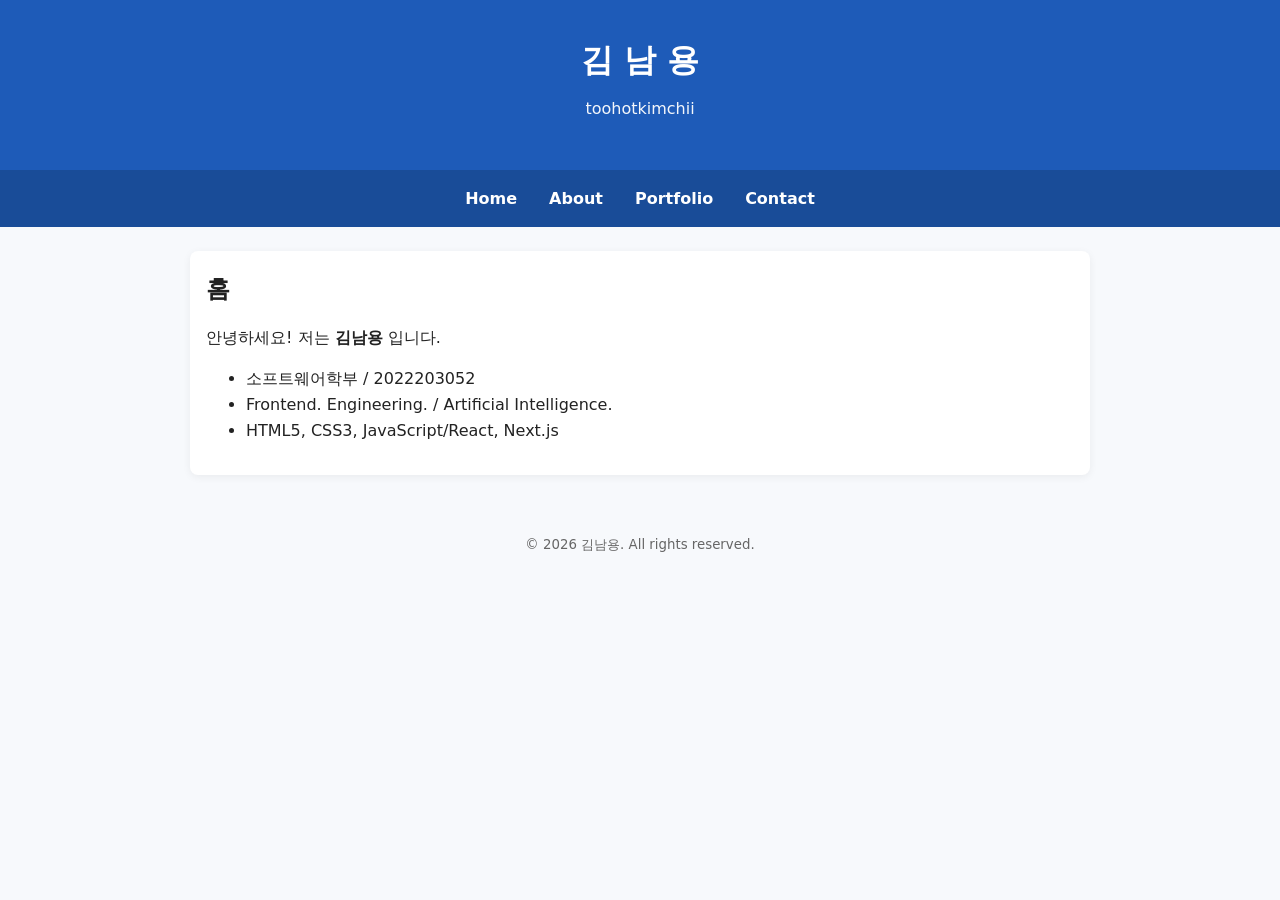
==== commit 3ecbe1e3: "포트" ====
--- a/index.html
+++ b/index.html
@@ -22,14 +22,14 @@
   <h2>홈</h2>
   <p>안녕하세요! 저는 <strong>김남용</strong> 입니다.</p>
   <ul>
-    <li>학과/학번: 소프트웨어학부 / 2022203052</li>
-    <li>관심 분야: (여기에 추가)</li>
-    <li>기술 스택(예: HTML, CSS, JS): (여기에 추가)</li>
+    <li>소프트웨어학부 / 2022203052</li>
+    <li>Frontend. Engineering. / Artificial Intelligence.</li>
+    <li>HTML5, CSS3, JavaScript/React, Next.js</li>
   </ul>
 </section>
 </main>
 <footer>
-  <small>&copy; <span id="year"></span> 이름: (여기에 추가)</small>
+  <small>&copy; <span id="year"></span> 김남용. All rights reserved.</small>
 </footer>
 <script src="script.js"></script>
 </body>
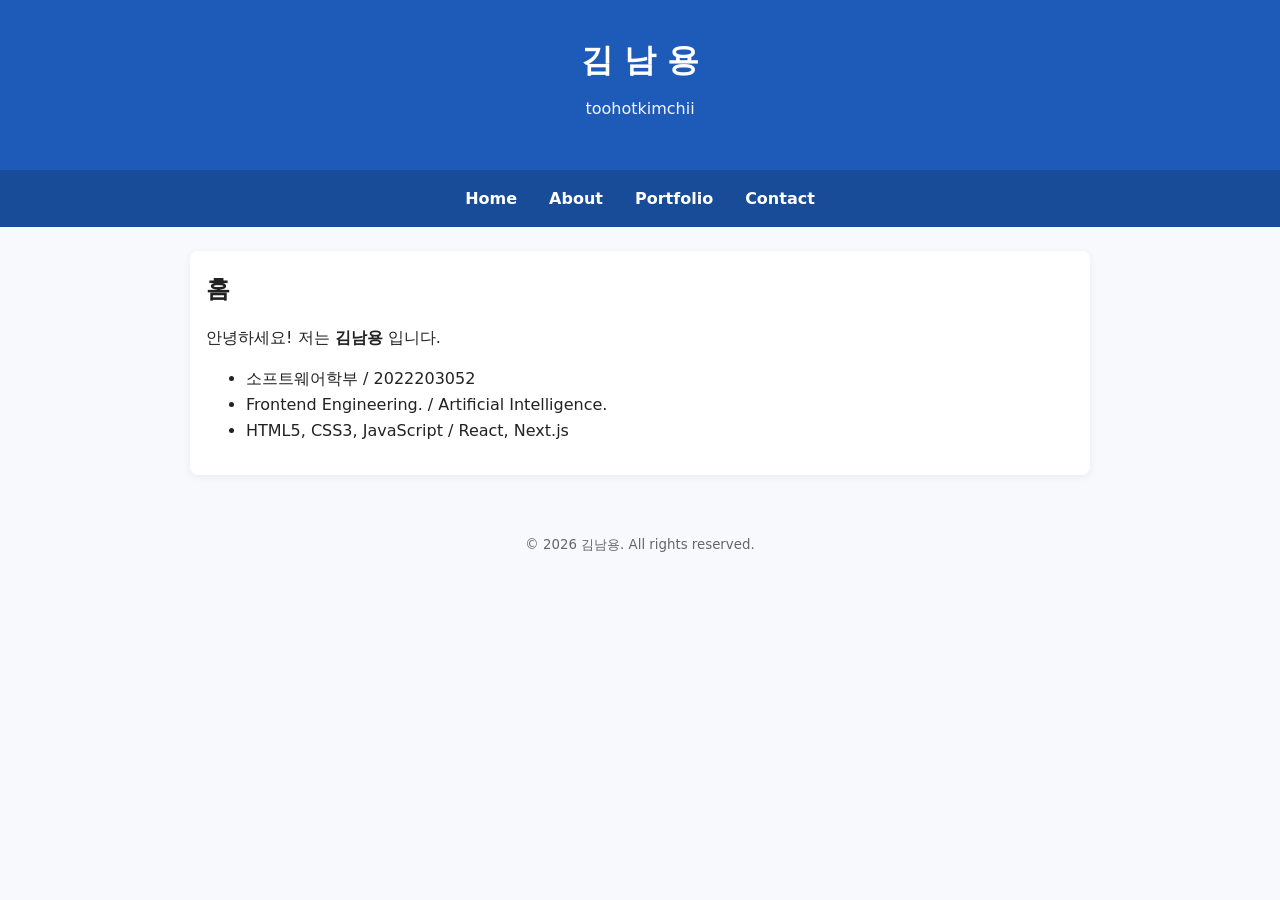
==== commit 1572d626: "포트폴리오 수정" ====
--- a/index.html
+++ b/index.html
@@ -23,8 +23,8 @@
   <p>안녕하세요! 저는 <strong>김남용</strong> 입니다.</p>
   <ul>
     <li>소프트웨어학부 / 2022203052</li>
-    <li>Frontend. Engineering. / Artificial Intelligence.</li>
-    <li>HTML5, CSS3, JavaScript/React, Next.js</li>
+    <li>Frontend Engineering. / Artificial Intelligence.</li>
+    <li>HTML5, CSS3, JavaScript / React, Next.js</li>
   </ul>
 </section>
 </main>
